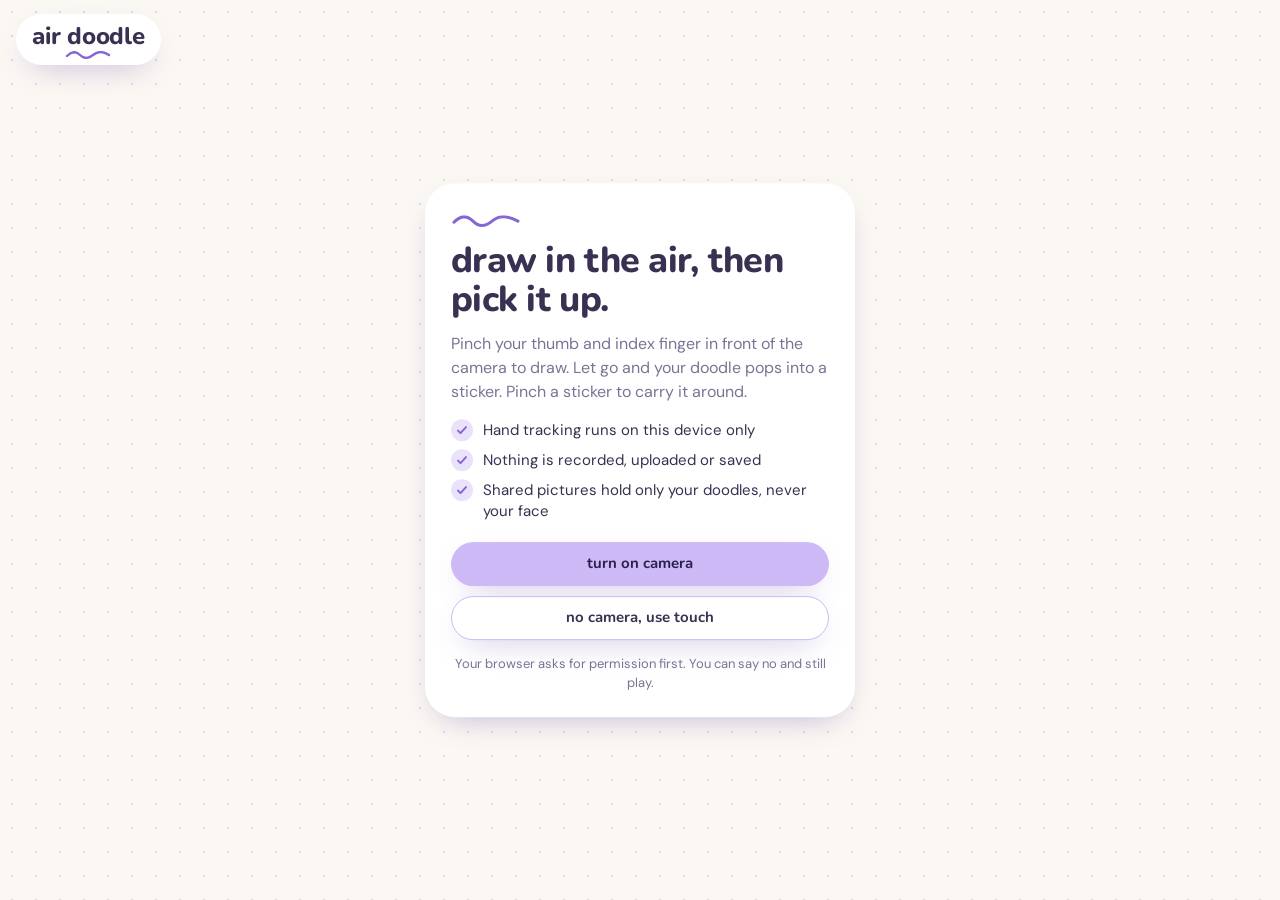
==== index.html @ 88fde299 "first version" ====
<!doctype html>
<html lang="en">
<head>
<meta charset="utf-8">
<meta name="viewport" content="width=device-width, initial-scale=1, viewport-fit=cover">
<title>air doodle</title>
<meta name="description" content="Pinch your fingers at your camera, draw in thin air, and turn it into a sticker you can move and share. Everything stays on your device.">
<meta name="theme-color" content="#FBF8F3">
<meta property="og:title" content="air doodle">
<meta property="og:description" content="Draw in thin air with your fingers, then pick the drawing up and move it around.">
<link rel="icon" href="data:image/svg+xml,%3Csvg xmlns='http://www.w3.org/2000/svg' viewBox='0 0 64 64'%3E%3Crect width='64' height='64' rx='18' fill='%23CDB9F5'/%3E%3Cpath d='M12 38c6-16 14-16 20-2s14 12 20-6' fill='none' stroke='%23FBF8F3' stroke-width='7' stroke-linecap='round'/%3E%3C/svg%3E">
<link rel="stylesheet" href="css/style.css">
</head>
<body>
<main id="app">
  <section id="stage">
    <video id="vid" playsinline muted></video>
    <div id="wash"></div>
    <canvas id="cv"></canvas>
  </section>

  <header class="top">
    <div class="logo">air doodle<svg viewBox="0 0 46 8" fill="none" stroke="#8467D4" stroke-width="2.4" stroke-linecap="round" aria-hidden="true"><path d="M2 5C7 0 11 0 15 4S23 8 28 4 38 0 44 4"/></svg></div>
    <button id="stopBtn" class="chip" hidden>stop camera</button>
  </header>

  <div id="hint" class="pill" role="status" aria-live="polite" hidden></div>

  <nav class="dock" id="dock" hidden>
    <button id="undoBtn" class="btn">undo</button>
    <button id="shareBtn" class="btn main">share</button>
    <button id="clearBtn" class="btn ghost">clear</button>
  </nav>

  <section id="intro" class="card" aria-labelledby="t">
    <svg viewBox="0 0 70 12" width="70" height="12" fill="none" stroke="#8467D4" stroke-width="3" stroke-linecap="round" aria-hidden="true"><path d="M3 7C10 0 16 0 22 6S34 12 41 6 55 0 67 6"/></svg>
    <h1 id="t">draw in the air, then pick it up.</h1>
    <p>Pinch your thumb and index finger in front of the camera to draw. Let go and your doodle pops into a sticker. Pinch a sticker to carry it around.</p>
    <ul>
      <li><i><svg width="12" height="12" viewBox="0 0 12 12" fill="none" stroke="#8467D4" stroke-width="2" stroke-linecap="round" stroke-linejoin="round"><path d="M2 6.5l2.5 2.5L10 3"/></svg></i>Hand tracking runs on this device only</li>
      <li><i><svg width="12" height="12" viewBox="0 0 12 12" fill="none" stroke="#8467D4" stroke-width="2" stroke-linecap="round" stroke-linejoin="round"><path d="M2 6.5l2.5 2.5L10 3"/></svg></i>Nothing is recorded, uploaded or saved</li>
      <li><i><svg width="12" height="12" viewBox="0 0 12 12" fill="none" stroke="#8467D4" stroke-width="2" stroke-linecap="round" stroke-linejoin="round"><path d="M2 6.5l2.5 2.5L10 3"/></svg></i>Shared pictures hold only your doodles, never your face</li>
    </ul>
    <p id="err" hidden></p>
    <div class="row">
      <button id="camBtn" class="btn main">turn on camera</button>
      <button id="touchBtn" class="btn">no camera, use touch</button>
    </div>
    <p class="fine">Your browser asks for permission first. You can say no and still play.</p>
  </section>

  <div id="modal" hidden>
    <div class="sheet">
      <img id="prev" alt="Your doodle card">
      <div class="row">
        <button id="mShare" class="btn main" hidden>send it</button>
        <button id="mSave" class="btn">save picture</button>
        <button id="mClose" class="btn ghost">close</button>
      </div>
      <p class="fine">Only your doodles are in this picture, never your camera.</p>
    </div>
  </div>
</main>

<script src="vendor/mediapipe/hands/hands.js"></script>
<script src="js/app.js"></script>
</body>
</html>
---- css/style.css ----
@font-face{font-family:'Nunito';font-weight:700;font-display:swap;src:url(../fonts/nunito-latin-700-normal.woff2) format('woff2')}
@font-face{font-family:'Nunito';font-weight:800;font-display:swap;src:url(../fonts/nunito-latin-800-normal.woff2) format('woff2')}
@font-face{font-family:'DM Sans';font-weight:400;font-display:swap;src:url(../fonts/dm-sans-latin-400-normal.woff2) format('woff2')}
@font-face{font-family:'DM Sans';font-weight:500;font-display:swap;src:url(../fonts/dm-sans-latin-500-normal.woff2) format('woff2')}
@font-face{font-family:'DM Sans';font-weight:700;font-display:swap;src:url(../fonts/dm-sans-latin-700-normal.woff2) format('woff2')}

:root{--bg:#FBF8F3;--surface:#FFFFFF;--ink:#3A3052;--mute:#7C7394;--lav:#CDB9F5;--lav2:#EAE2FB;--lavd:#8467D4;--dot:rgba(132,103,212,.22);--wash:rgba(251,248,243,.45);--shadow:0 12px 32px -14px rgba(90,60,160,.4);
--head:'Nunito','Avenir Next','Trebuchet MS',system-ui,sans-serif;--body:'DM Sans',system-ui,-apple-system,'Segoe UI',sans-serif;color-scheme:light;
box-sizing:border-box;padding-top:env(safe-area-inset-top,0px);padding-bottom:env(safe-area-inset-bottom,0px)}
@media (prefers-color-scheme:dark){:root{--bg:#1F1B2B;--surface:#2B2639;--ink:#F1EBFC;--mute:#B2A8CC;--lav2:#3A3150;--dot:rgba(205,185,245,.16);--wash:rgba(31,27,43,.45);--shadow:0 12px 32px -14px rgba(0,0,0,.7);color-scheme:dark}}
*{box-sizing:border-box}
html,body{height:100%;margin:0}
body{background:var(--bg);color:var(--ink);font-family:var(--body);overflow:hidden;-webkit-tap-highlight-color:transparent}
#app{position:relative;height:100%;overflow:hidden}
#stage{position:absolute;inset:0;background-image:radial-gradient(var(--dot) 1.3px,transparent 1.6px);background-size:24px 24px}
#stage.cam{background:#000}
#vid{position:absolute;inset:0;width:100%;height:100%;object-fit:cover;transform:scaleX(-1);display:none}
#stage.cam #vid{display:block}
#wash{position:absolute;inset:0;background:var(--wash);display:none;pointer-events:none}
#stage.cam #wash{display:block}
#cv{position:absolute;inset:0;touch-action:none;cursor:crosshair}
.top{position:absolute;top:0;left:0;right:0;display:flex;justify-content:space-between;align-items:center;gap:8px;padding:14px 16px;pointer-events:none}
.top>*{pointer-events:auto}
.logo{font:800 24px/1 var(--head);letter-spacing:-.01em;background:var(--surface);padding:10px 16px 8px;border-radius:999px;box-shadow:var(--shadow)}
.logo svg{display:block;margin:3px auto -2px;width:46px;height:8px}
.pill{position:absolute;left:50%;top:76px;transform:translateX(-50%);max-width:min(92%,460px);background:var(--surface);color:var(--ink);border-radius:999px;padding:9px 16px;font-size:14px;line-height:1.35;text-align:center;box-shadow:var(--shadow);pointer-events:none}
.dock{position:absolute;left:0;right:0;bottom:0;display:flex;justify-content:center;flex-wrap:wrap;gap:8px;padding:12px 14px 20px}
button{font:700 15px/1 var(--head);color:var(--ink);cursor:pointer}
.btn,.chip{min-height:44px;padding:0 18px;border-radius:999px;border:1.5px solid var(--lav);background:var(--surface);box-shadow:var(--shadow);transition:transform .15s}
.chip{min-height:38px;padding:0 14px;font-size:14px}
.btn:active,.chip:active{transform:scale(.96)}
.btn.main{background:var(--lav);border-color:var(--lav);color:#2B2150;padding:0 24px}
.btn.ghost{background:transparent;box-shadow:none;border-color:transparent;color:var(--mute)}
.btn:disabled{opacity:.45;cursor:default}
[hidden]{display:none!important}
button:focus-visible{outline:3px solid var(--lavd);outline-offset:2px}
.card{position:absolute;left:50%;top:50%;transform:translate(-50%,-50%);width:min(calc(100% - 32px),430px);max-height:calc(100% - 24px);overflow:auto;background:var(--surface);border-radius:30px;padding:28px 26px 24px;box-shadow:var(--shadow)}
.card h1{font:800 clamp(28px,8vw,36px)/1.08 var(--head);margin:10px 0 12px;letter-spacing:-.02em}
.card p{margin:0 0 16px;line-height:1.5;color:var(--mute);font-size:16px}
.card ul{list-style:none;margin:0 0 20px;padding:0;display:grid;gap:9px}
.card li{display:flex;gap:10px;align-items:flex-start;font-size:15px;line-height:1.4}
.card li i{flex:none;width:22px;height:22px;border-radius:50%;background:var(--lav2);display:grid;place-items:center;margin-top:-1px}
.card .row{display:grid;gap:10px}
.fine{font-size:13px!important;margin:14px 0 0!important;text-align:center}
#err{color:#C2476B!important;font-size:14px!important;margin:0 0 12px!important;line-height:1.4}
#modal{position:absolute;inset:0;background:rgba(40,28,70,.45);display:grid;place-items:center;padding:16px;z-index:5}
.sheet{background:var(--surface);border-radius:28px;padding:16px;width:min(100%,380px);max-height:100%;overflow:auto;box-shadow:var(--shadow);text-align:center}
.sheet img{width:100%;max-height:52vh;object-fit:contain;border-radius:18px;background:var(--bg);display:block}
.sheet .row{display:flex;flex-wrap:wrap;gap:8px;justify-content:center;margin-top:14px}
.sheet .fine{margin-top:10px!important;color:var(--mute)}
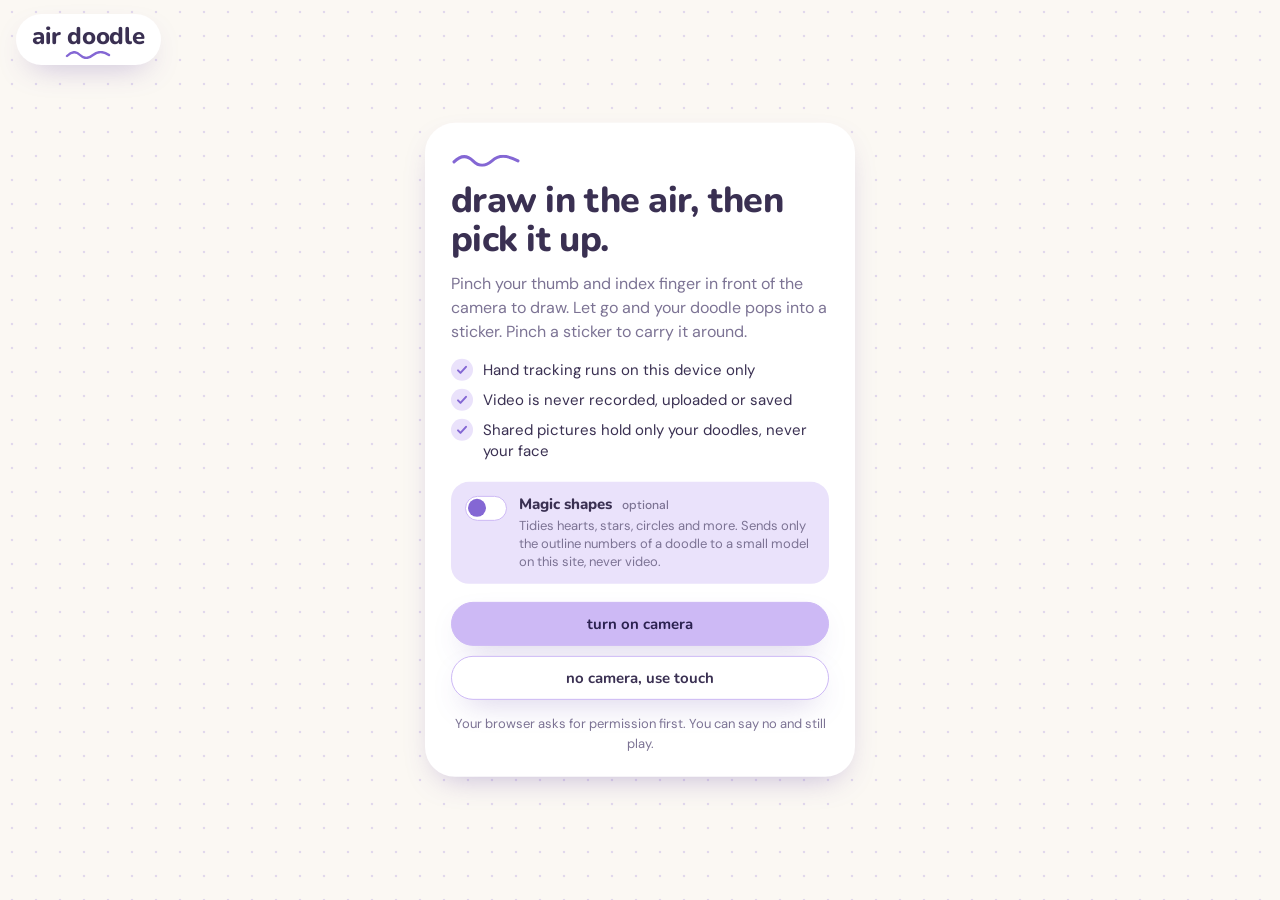
==== commit f656f6e1: "updated" ====
--- a/index.html
+++ b/index.html
@@ -21,7 +21,7 @@
 
   <header class="top">
     <div class="logo">air doodle<svg viewBox="0 0 46 8" fill="none" stroke="#8467D4" stroke-width="2.4" stroke-linecap="round" aria-hidden="true"><path d="M2 5C7 0 11 0 15 4S23 8 28 4 38 0 44 4"/></svg></div>
-    <button id="stopBtn" class="chip" hidden>stop camera</button>
+    <div class="tools"><button id="magicBtn" class="chip" hidden aria-pressed="false">magic shapes: off</button><button id="stopBtn" class="chip" hidden>stop camera</button></div>
   </header>
 
   <div id="hint" class="pill" role="status" aria-live="polite" hidden></div>
@@ -30,6 +30,7 @@
     <button id="undoBtn" class="btn">undo</button>
     <button id="shareBtn" class="btn main">share</button>
     <button id="clearBtn" class="btn ghost">clear</button>
+    <button id="exportBtn" class="btn ghost" hidden>export strokes</button>
   </nav>
 
   <section id="intro" class="card" aria-labelledby="t">
@@ -38,9 +39,14 @@
     <p>Pinch your thumb and index finger in front of the camera to draw. Let go and your doodle pops into a sticker. Pinch a sticker to carry it around.</p>
     <ul>
       <li><i><svg width="12" height="12" viewBox="0 0 12 12" fill="none" stroke="#8467D4" stroke-width="2" stroke-linecap="round" stroke-linejoin="round"><path d="M2 6.5l2.5 2.5L10 3"/></svg></i>Hand tracking runs on this device only</li>
-      <li><i><svg width="12" height="12" viewBox="0 0 12 12" fill="none" stroke="#8467D4" stroke-width="2" stroke-linecap="round" stroke-linejoin="round"><path d="M2 6.5l2.5 2.5L10 3"/></svg></i>Nothing is recorded, uploaded or saved</li>
+      <li><i><svg width="12" height="12" viewBox="0 0 12 12" fill="none" stroke="#8467D4" stroke-width="2" stroke-linecap="round" stroke-linejoin="round"><path d="M2 6.5l2.5 2.5L10 3"/></svg></i>Video is never recorded, uploaded or saved</li>
       <li><i><svg width="12" height="12" viewBox="0 0 12 12" fill="none" stroke="#8467D4" stroke-width="2" stroke-linecap="round" stroke-linejoin="round"><path d="M2 6.5l2.5 2.5L10 3"/></svg></i>Shared pictures hold only your doodles, never your face</li>
     </ul>
+    <label class="switch">
+      <input type="checkbox" id="magicOpt">
+      <span class="track" aria-hidden="true"></span>
+      <span class="swtext"><b>Magic shapes <em>optional</em></b><small>Tidies hearts, stars, circles and more. Sends only the outline numbers of a doodle to a small model on this site, never video.</small></span>
+    </label>
     <p id="err" hidden></p>
     <div class="row">
       <button id="camBtn" class="btn main">turn on camera</button>
--- a/css/style.css
+++ b/css/style.css
@@ -48,3 +48,17 @@
 .sheet img{width:100%;max-height:52vh;object-fit:contain;border-radius:18px;background:var(--bg);display:block}
 .sheet .row{display:flex;flex-wrap:wrap;gap:8px;justify-content:center;margin-top:14px}
 .sheet .fine{margin-top:10px!important;color:var(--mute)}
+
+.tools{display:flex;gap:8px;flex-wrap:wrap;justify-content:flex-end}
+.chip[aria-pressed="true"]{background:var(--lav);border-color:var(--lav);color:#2B2150}
+.switch{display:flex;gap:12px;align-items:flex-start;padding:13px 14px;background:var(--lav2);border-radius:18px;margin:0 0 18px;cursor:pointer;position:relative}
+.switch input{position:absolute;opacity:0;width:1px;height:1px}
+.switch .track{flex:none;width:42px;height:25px;border-radius:999px;background:var(--surface);border:1.5px solid var(--lav);position:relative;transition:background .2s;margin-top:1px}
+.switch .track::after{content:"";position:absolute;top:2px;left:2px;width:18px;height:18px;border-radius:50%;background:var(--lavd);transition:transform .2s}
+.switch input:checked+.track{background:var(--lav)}
+.switch input:checked+.track::after{transform:translateX(17px);background:#2B2150}
+.switch input:focus-visible+.track{outline:3px solid var(--lavd);outline-offset:2px}
+.swtext b{display:block;font:800 15px/1.2 var(--head)}
+.swtext em{font:500 12px var(--body);color:var(--mute);font-style:normal;margin-left:6px}
+.swtext small{display:block;margin-top:4px;font-size:13px;line-height:1.4;color:var(--mute)}
+@media (prefers-reduced-motion:reduce){.switch .track,.switch .track::after,.btn,.chip{transition:none}}
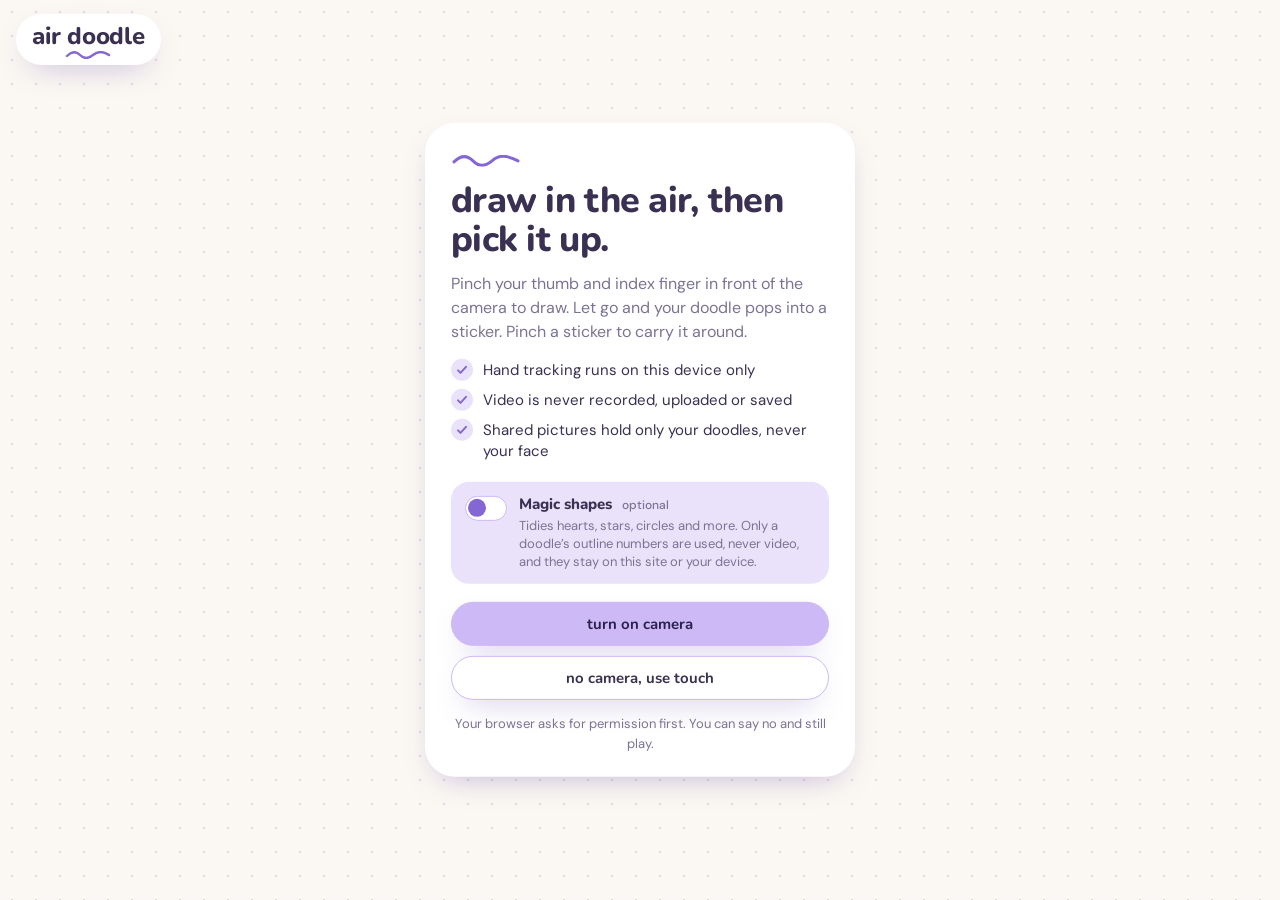
==== commit b12cfd8e: "added refinements" ====
--- a/index.html
+++ b/index.html
@@ -45,7 +45,7 @@
     <label class="switch">
       <input type="checkbox" id="magicOpt">
       <span class="track" aria-hidden="true"></span>
-      <span class="swtext"><b>Magic shapes <em>optional</em></b><small>Tidies hearts, stars, circles and more. Sends only the outline numbers of a doodle to a small model on this site, never video.</small></span>
+      <span class="swtext"><b>Magic shapes <em>optional</em></b><small>Tidies hearts, stars, circles and more. Only a doodle’s outline numbers are used, never video, and they stay on this site or your device.</small></span>
     </label>
     <p id="err" hidden></p>
     <div class="row">
@@ -69,6 +69,7 @@
 </main>
 
 <script src="vendor/mediapipe/hands/hands.js"></script>
+<script src="js/shapes-model.js"></script>
 <script src="js/app.js"></script>
 </body>
 </html>
